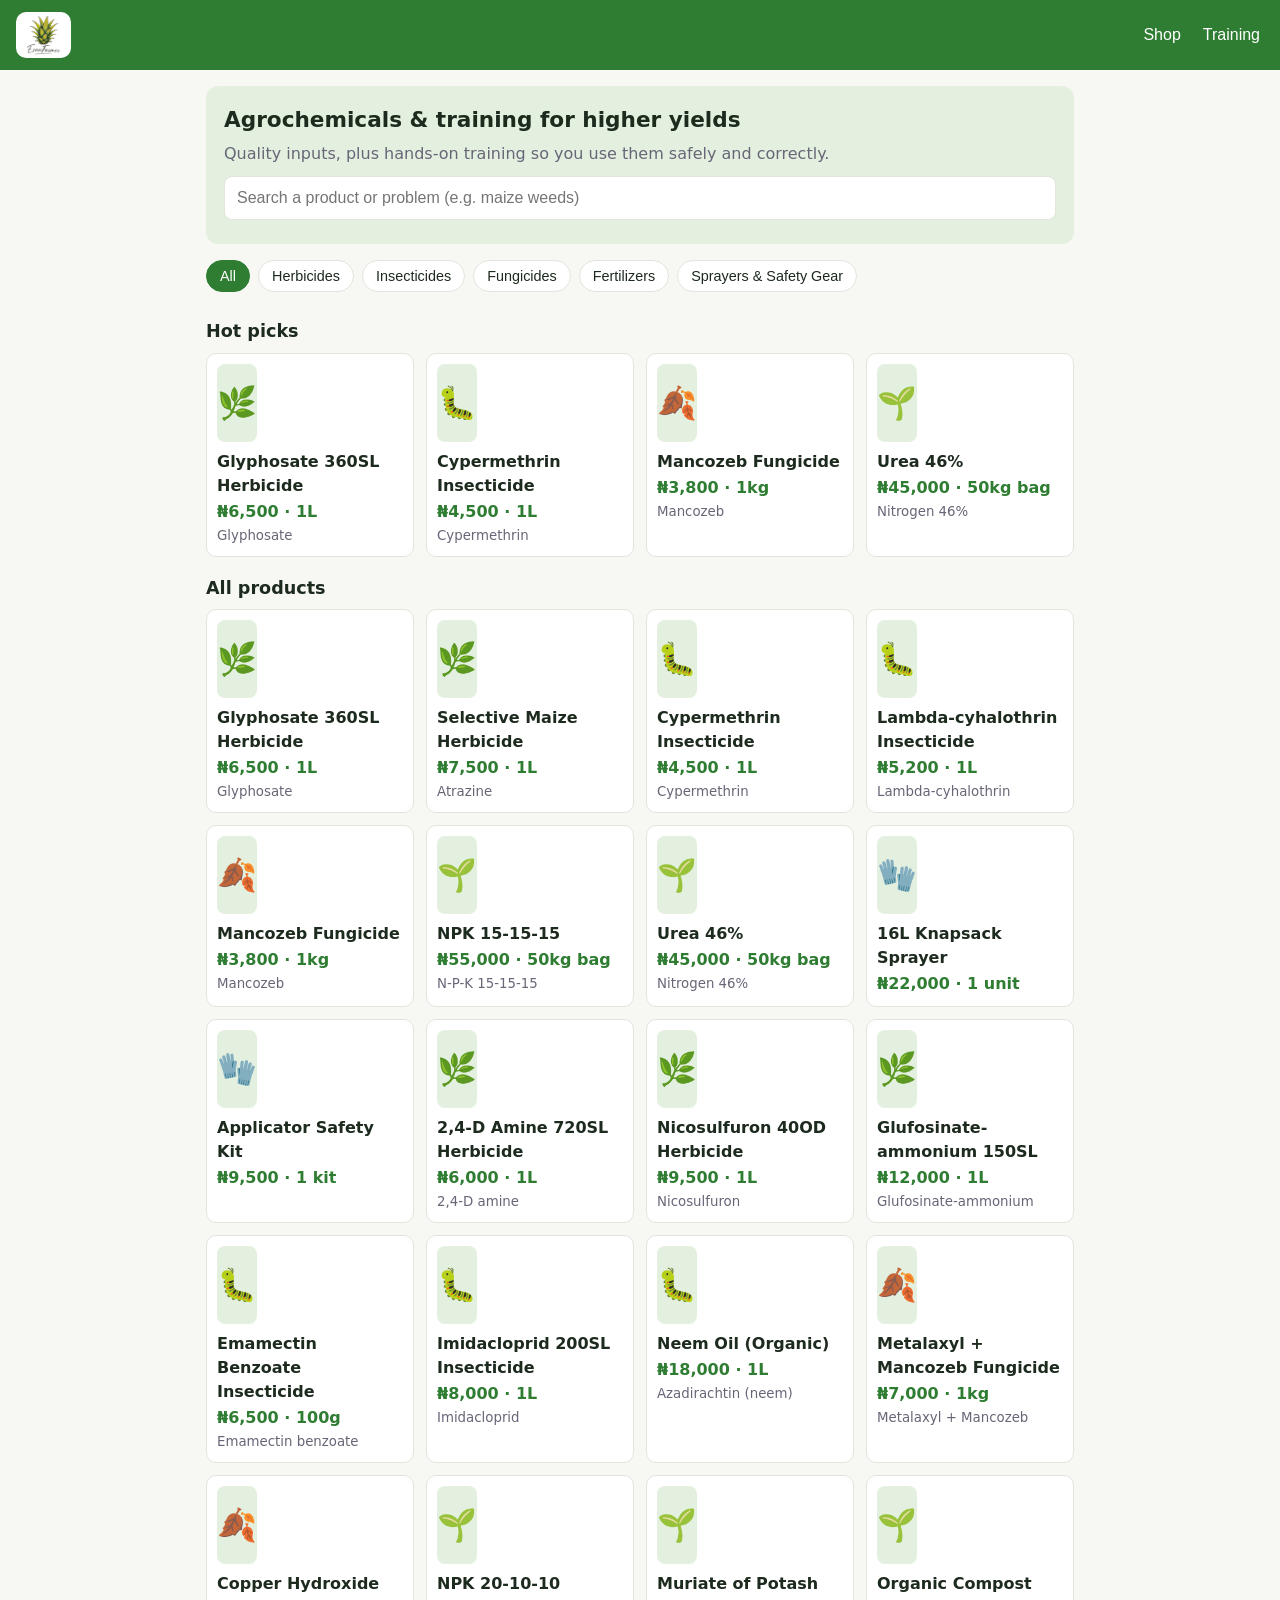
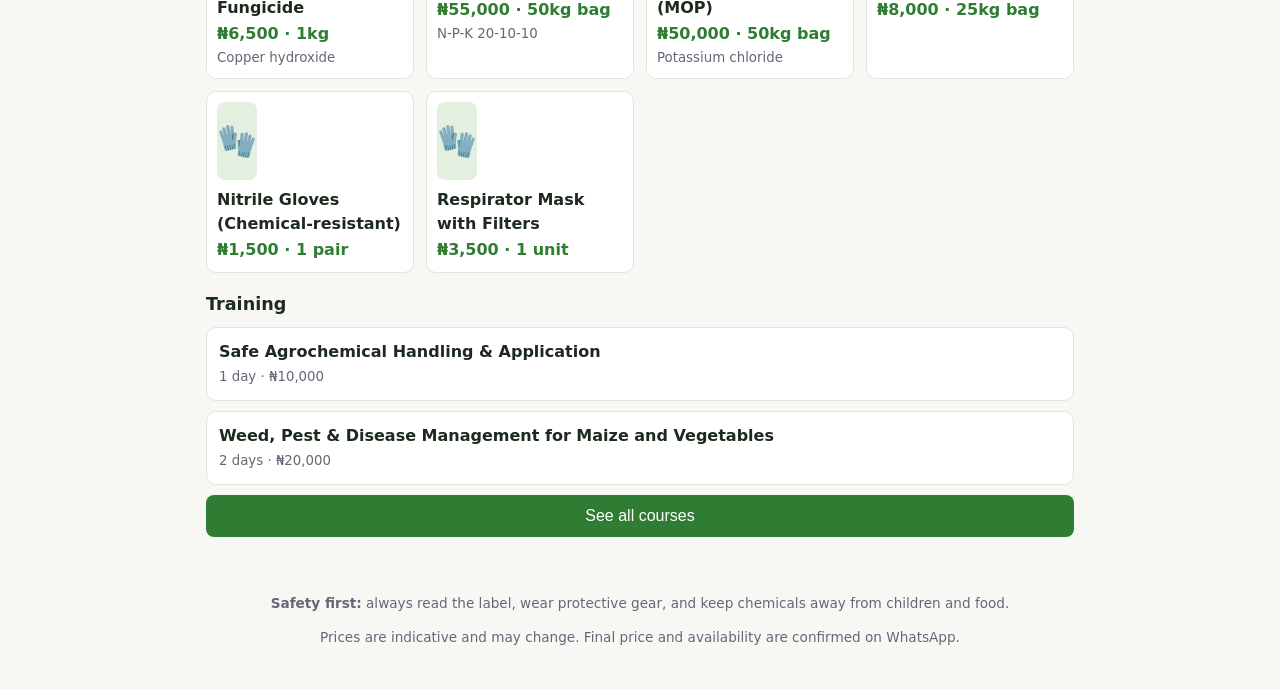
==== docs/index.html @ e6829669 "Add files via upload" ====
<!doctype html>
<html lang="en">
<head>
<meta charset="utf-8">
<meta name="viewport" content="width=device-width, initial-scale=1, viewport-fit=cover">
<title>Esan Farmers</title>
<link rel="icon" type="image/png" href="favicon.png">
<style>
:root{--bg:#f7f8f4;--card:#fff;--ink:#1d2a1e;--mut:#667;--g:#2f7d32;--soft:#e4f0df;--line:#e1e6dd;--warn:#fff6e0;--warnl:#f0d58a;box-sizing:border-box;padding-top:env(safe-area-inset-top,0px);padding-bottom:env(safe-area-inset-bottom,0px)}
@media (prefers-color-scheme:dark){:root:not([data-theme="light"]){--bg:#121712;--card:#1b231b;--ink:#e8efe6;--mut:#9aa89a;--g:#5fb863;--soft:#1e2d1e;--line:#2b362b;--warn:#2d2813;--warnl:#5a4d1a}}
:root[data-theme="dark"]{--bg:#121712;--card:#1b231b;--ink:#e8efe6;--mut:#9aa89a;--g:#5fb863;--soft:#1e2d1e;--line:#2b362b;--warn:#2d2813;--warnl:#5a4d1a}
html{scroll-padding-top:env(safe-area-inset-top,0px)}
*{box-sizing:border-box}
body{margin:0;background:var(--bg);color:var(--ink);font-family:system-ui,sans-serif;line-height:1.5}
header{position:sticky;top:env(safe-area-inset-top,0px);display:flex;justify-content:space-between;align-items:center;padding:12px 16px;background:var(--g);color:#fff;z-index:5}
header b{font-size:1.1rem}
header nav button{background:none;border:0;color:#fff;font-size:1rem;margin-left:14px;padding:4px}
main{max-width:900px;margin:0 auto;padding:16px}
.hero{background:var(--soft);border-radius:12px;padding:18px;margin-bottom:12px}
.hero h1{margin:0 0 6px;font-size:1.35rem}
.hero p{margin:0 0 10px;color:var(--mut)}
input,button.b{display:block;width:100%;padding:12px;font-size:16px;border-radius:8px;border:1px solid var(--line);background:var(--card);color:var(--ink);margin:6px 0}
button.b,a.b{background:var(--g);color:#fff;border:0;text-align:center;text-decoration:none;cursor:pointer;display:block;padding:12px;border-radius:8px;font-size:16px;margin:8px 0}
.chips{display:flex;gap:8px;overflow-x:auto;padding:4px 0 8px}
.chips button{white-space:nowrap;padding:7px 13px;border-radius:20px;background:var(--card);border:1px solid var(--line);color:var(--ink);font-size:.9rem}
.chips button.on{background:var(--g);color:#fff;border-color:var(--g)}
h2{font-size:1.1rem;margin:18px 0 8px}
.grid{display:grid;grid-template-columns:repeat(2,1fr);gap:12px}
@media(min-width:700px){.grid{grid-template-columns:repeat(4,1fr)}}
.card{text-align:left;background:var(--card);border:1px solid var(--line);border-radius:10px;padding:10px;color:var(--ink);font:inherit;display:flex;flex-direction:column;gap:2px;cursor:pointer}
.thumb{height:78px;border-radius:8px;background:var(--soft);display:grid;place-items:center;font-size:2rem;margin-bottom:6px}
.price{color:var(--g);font-weight:700}
small,.mut{color:var(--mut)}
.box{background:var(--card);border:1px solid var(--line);border-radius:10px;padding:12px;margin:10px 0}
.box.warn{background:var(--warn);border-color:var(--warnl)}
table{width:100%;border-collapse:collapse;margin:10px 0}
td{padding:6px 0;border-bottom:1px solid var(--line);vertical-align:top}td:first-child{color:var(--mut);width:38%}
.back{background:none;border:0;color:var(--g);font-size:1rem;padding:4px 0}
footer{text-align:center;padding:18px 16px 28px;color:var(--mut);font-size:.85rem}
</style>
</head>
<body>
<header><b style="background:#fff;border-radius:10px;padding:3px 10px;display:inline-block"><img src="logo.png" alt="Esan Farmer" style="height:40px;display:block"></b><nav><button onclick="go('shop')">Shop</button><button onclick="go('training')">Training</button></nav></header>
<main id="app"></main>
<footer><p><b>Safety first:</b> always read the label, wear protective gear, and keep chemicals away from children and food.</p><p>Prices are indicative and may change. Final price and availability are confirmed on WhatsApp.</p></footer>
<script>
const WHATSAPP="2340000000000"; // replace with your business number, e.g. 2348012345678
const CATS=["Herbicides","Insecticides","Fungicides","Fertilizers","Sprayers & Safety Gear"];
const ICON={"Herbicides":"🌿","Insecticides":"🐛","Fungicides":"🍂","Fertilizers":"🌱","Sprayers & Safety Gear":"🧤"};
// SAMPLE DATA: replace prices, NAFDAC numbers and directions with your real stock
const P=[
{id:1,n:"Glyphosate 360SL Herbicide",c:"Herbicides",p:6500,k:"1L",a:"Glyphosate",u:"Pre-plant weed clearing, plantation weeding",f:1},
{id:2,n:"Selective Maize Herbicide",c:"Herbicides",p:7500,k:"1L",a:"Atrazine",u:"Weed control in maize"},
{id:3,n:"Cypermethrin Insecticide",c:"Insecticides",p:4500,k:"1L",a:"Cypermethrin",u:"Caterpillars, aphids and beetles on vegetables and cereals",f:1},
{id:4,n:"Lambda-cyhalothrin Insecticide",c:"Insecticides",p:5200,k:"1L",a:"Lambda-cyhalothrin",u:"Broad-spectrum insect control"},
{id:5,n:"Mancozeb Fungicide",c:"Fungicides",p:3800,k:"1kg",a:"Mancozeb",u:"Blight and leaf spot on tomato, pepper and vegetables",f:1},
{id:6,n:"NPK 15-15-15",c:"Fertilizers",p:55000,k:"50kg bag",a:"N-P-K 15-15-15",u:"Basal fertilizer for most crops"},
{id:7,n:"Urea 46%",c:"Fertilizers",p:45000,k:"50kg bag",a:"Nitrogen 46%",u:"Top dressing for maize and vegetables",f:1},
{id:8,n:"16L Knapsack Sprayer",c:"Sprayers & Safety Gear",p:22000,k:"1 unit",a:"",u:"Manual spraying of chemicals"},
{id:9,n:"Applicator Safety Kit",c:"Sprayers & Safety Gear",p:9500,k:"1 kit",a:"",u:"Gloves, mask, goggles and apron"},
{id:10,n:"2,4-D Amine 720SL Herbicide",c:"Herbicides",p:6000,k:"1L",a:"2,4-D amine",u:"Broadleaf weeds in maize and rice"},
{id:11,n:"Nicosulfuron 40OD Herbicide",c:"Herbicides",p:9500,k:"1L",a:"Nicosulfuron",u:"Post-emergence grass control in maize"},
{id:12,n:"Glufosinate-ammonium 150SL",c:"Herbicides",p:12000,k:"1L",a:"Glufosinate-ammonium",u:"Non-selective weed control in plantations and fallow land"},
{id:13,n:"Emamectin Benzoate Insecticide",c:"Insecticides",p:6500,k:"100g",a:"Emamectin benzoate",u:"Fall armyworm and caterpillars on maize and vegetables",f:1},
{id:14,n:"Imidacloprid 200SL Insecticide",c:"Insecticides",p:8000,k:"1L",a:"Imidacloprid",u:"Sucking pests such as aphids and whiteflies"},
{id:15,n:"Neem Oil (Organic)",c:"Insecticides",p:18000,k:"1L",a:"Azadirachtin (neem)",u:"Organic control of many insect pests"},
{id:16,n:"Metalaxyl + Mancozeb Fungicide",c:"Fungicides",p:7000,k:"1kg",a:"Metalaxyl + Mancozeb",u:"Downy mildew and late blight in tomato, pepper and vegetables"},
{id:17,n:"Copper Hydroxide Fungicide",c:"Fungicides",p:6500,k:"1kg",a:"Copper hydroxide",u:"Bacterial and fungal diseases, including cocoa and vegetables"},
{id:18,n:"NPK 20-10-10",c:"Fertilizers",p:55000,k:"50kg bag",a:"N-P-K 20-10-10",u:"Vegetative growth in maize, cassava and vegetables"},
{id:19,n:"Muriate of Potash (MOP)",c:"Fertilizers",p:50000,k:"50kg bag",a:"Potassium chloride",u:"Fruiting, tuber bulking and oil palm"},
{id:20,n:"Organic Compost",c:"Fertilizers",p:8000,k:"25kg bag",a:"",u:"Soil conditioning and organic farming"},
{id:21,n:"Nitrile Gloves (Chemical-resistant)",c:"Sprayers & Safety Gear",p:1500,k:"1 pair",a:"",u:"Hand protection when mixing and spraying"},
{id:22,n:"Respirator Mask with Filters",c:"Sprayers & Safety Gear",p:3500,k:"1 unit",a:"",u:"Protection from spray mist and fumes"}];
const T=[
{t:"Safe Agrochemical Handling & Application",d:"Reading labels, correct dilution and calibration, protective gear, storage, disposal of containers, re-entry and pre-harvest intervals.",du:"1 day",p:10000},
{t:"Weed, Pest & Disease Management for Maize and Vegetables",d:"Identifying common problems, choosing the right product, timing of application and avoiding resistance.",du:"2 days",p:20000},
{t:"Fertilizer Programs for Higher Yield",d:"Soil basics, NPK versus straight fertilizers, rates, timing and placement.",du:"1 day",p:12000}];
const naira=v=>"₦"+v.toLocaleString("en-NG");
const wa=m=>"https://wa.me/"+WHATSAPP+"?text="+encodeURIComponent(m);
const esc=s=>String(s).replace(/[&<>"]/g,c=>({"&":"&amp;","<":"&lt;",">":"&gt;",'"':"&quot;"}[c]));
let S={view:"shop",q:"",cat:"",pid:null};
const card=p=>`<button class="card" onclick="openP(${p.id})"><div class="thumb">${ICON[p.c]}</div><b>${esc(p.n)}</b><span class="price">${naira(p.p)} · ${esc(p.k)}</span>${p.a?`<small>${esc(p.a)}</small>`:""}</button>`;
function go(v){S.view=v;S.pid=null;render();scrollTo(0,0)}
function openP(id){S.pid=id;S.view="product";render();scrollTo(0,0)}
function setCat(c){S.cat=c;render()}
function setQ(v){S.q=v;renderList()}
function list(){const q=S.q.toLowerCase();return P.filter(p=>(!S.cat||p.c===S.cat)&&(!q||(p.n+" "+p.u+" "+p.a).toLowerCase().includes(q)))}
function renderList(){const el=document.getElementById("list");if(el){const l=list();el.innerHTML=l.length?l.map(card).join(""):"<p class='mut'>Nothing found.</p>"}}
function render(){
const a=document.getElementById("app");
if(S.view==="product"){const p=P.find(x=>x.id===S.pid);
a.innerHTML=`<button class="back" onclick="go('shop')">← Back</button><div class="thumb" style="height:150px;font-size:3.5rem">${ICON[p.c]}</div><h1>${esc(p.n)}</h1><p class="price">${naira(p.p)} · ${esc(p.k)}</p><table>${p.a?`<tr><td>Active ingredient</td><td>${esc(p.a)}</td></tr>`:""}<tr><td>Category</td><td>${esc(p.c)}</td></tr><tr><td>Used for</td><td>${esc(p.u)}</td></tr><tr><td>NAFDAC No.</td><td>Add NAFDAC number</td></tr><tr><td>Directions</td><td>Follow the product label</td></tr></table><div class="box warn">Read and follow the label. Wear gloves, mask and goggles when mixing or spraying. Not sure how to use it? <a href="#" onclick="go('training');return false" style="color:var(--g)">Join a training</a>.</div><a class="b" target="_blank" rel="noopener" href="${wa("Hello Esan Farmers, I want to order: "+p.n+" ("+p.k+")")}">Order on WhatsApp</a>`;return}
if(S.view==="training"){
a.innerHTML=`<h1>Farmer training</h1><p class="mut">Learn to choose, mix and apply agrochemicals safely and get more from every naira spent.</p>`+T.map(t=>`<div class="box"><b>${esc(t.t)}</b><p>${esc(t.d)}</p><small>${esc(t.du)} · ${naira(t.p)} · Esan · Dates to be announced</small><a class="b" target="_blank" rel="noopener" href="${wa("Hello Esan Farmers, I want to register for: "+t.t)}">Register on WhatsApp</a></div>`).join("");return}
a.innerHTML=`<section class="hero"><h1>Agrochemicals & training for higher yields</h1><p>Quality inputs, plus hands-on training so you use them safely and correctly.</p><input id="q" type="search" placeholder="Search a product or problem (e.g. maize weeds)" value="${esc(S.q)}" oninput="setQ(this.value)"></section>
<nav class="chips"><button class="${S.cat?"":"on"}" onclick="setCat('')">All</button>${CATS.map(c=>`<button class="${S.cat===c?"on":""}" onclick="setCat('${c.replace(/'/g,"")}')">${esc(c)}</button>`).join("")}</nav>
${!S.cat&&!S.q?`<h2>Hot picks</h2><div class="grid">${P.filter(p=>p.f).slice(0,4).map(card).join("")}</div>`:""}
<h2>${S.cat||"All products"}</h2><div class="grid" id="list"></div>
${!S.cat&&!S.q?`<h2>Training</h2>${T.slice(0,2).map(t=>`<div class="box"><b>${esc(t.t)}</b><br><small>${esc(t.du)} · ${naira(t.p)}</small></div>`).join("")}<button class="b" onclick="go('training')">See all courses</button>`:""}`;
renderList()}
render();
</script>
</body>
</html>
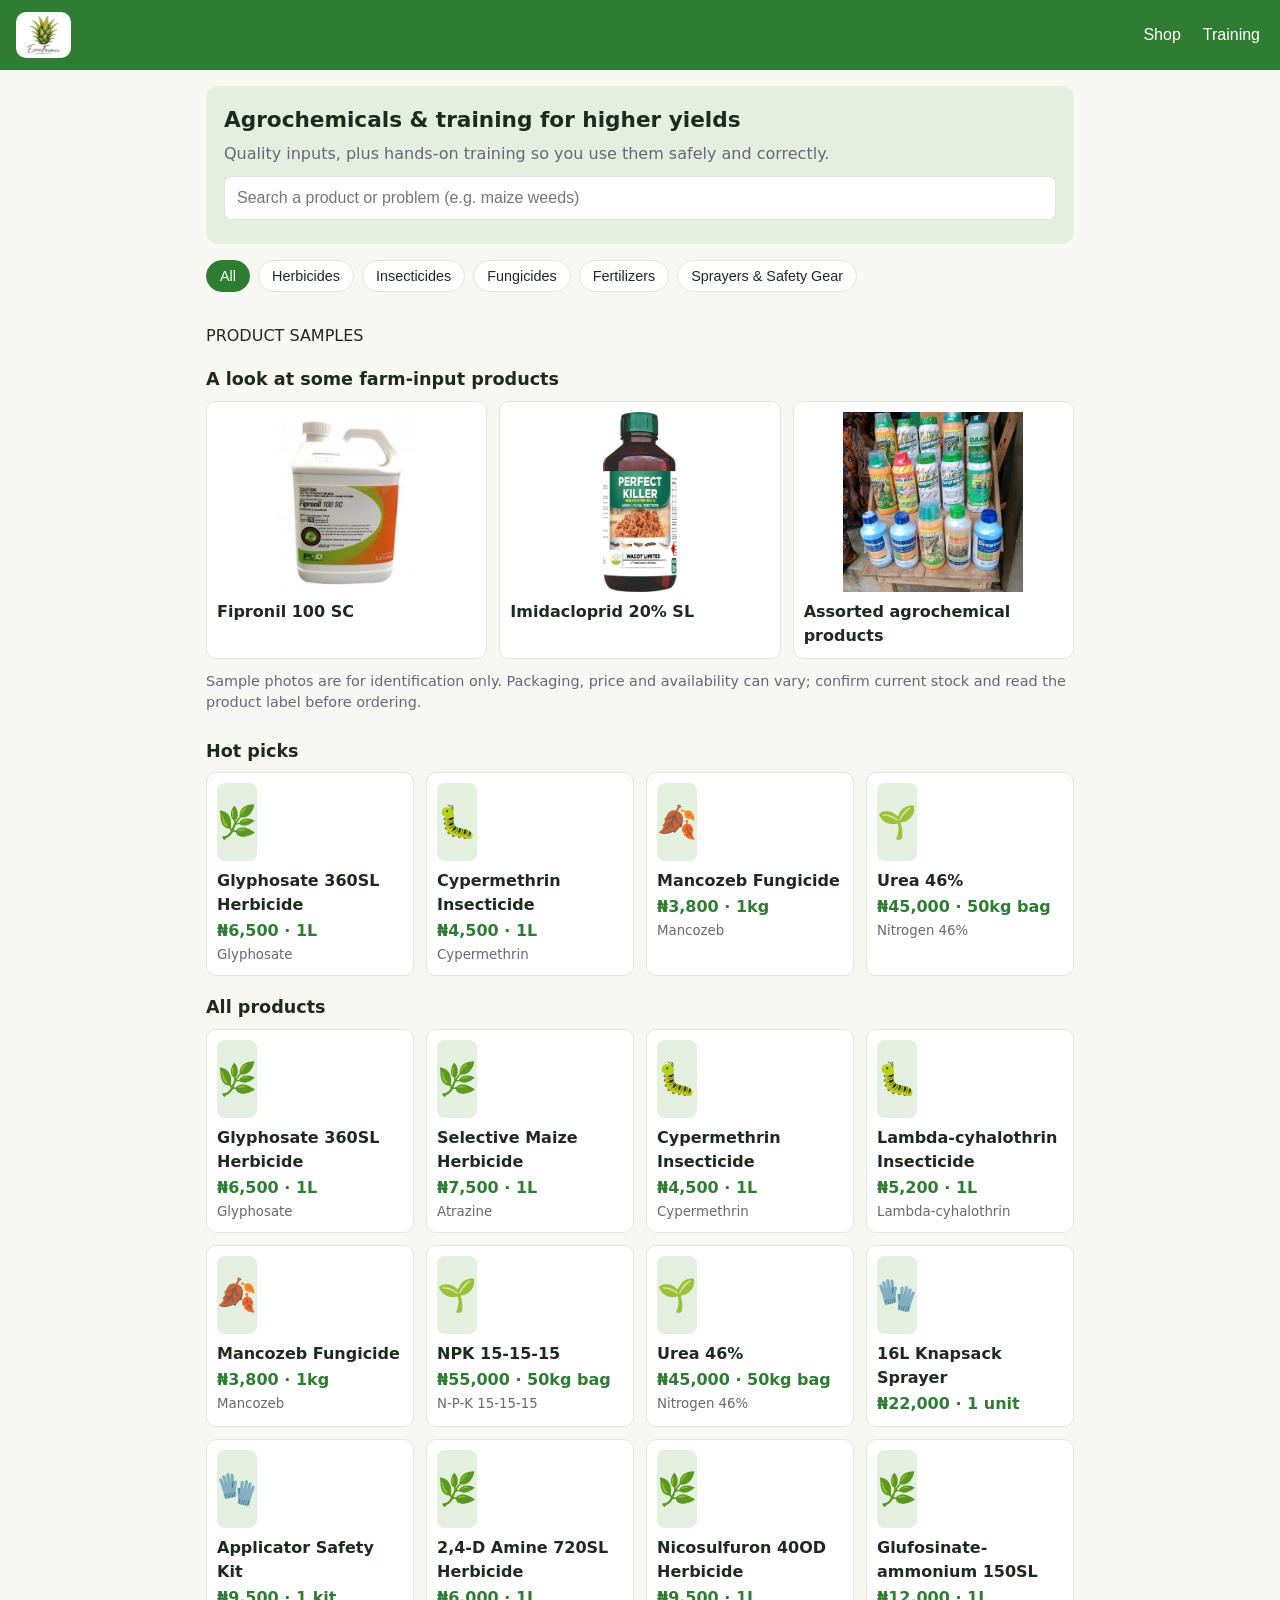
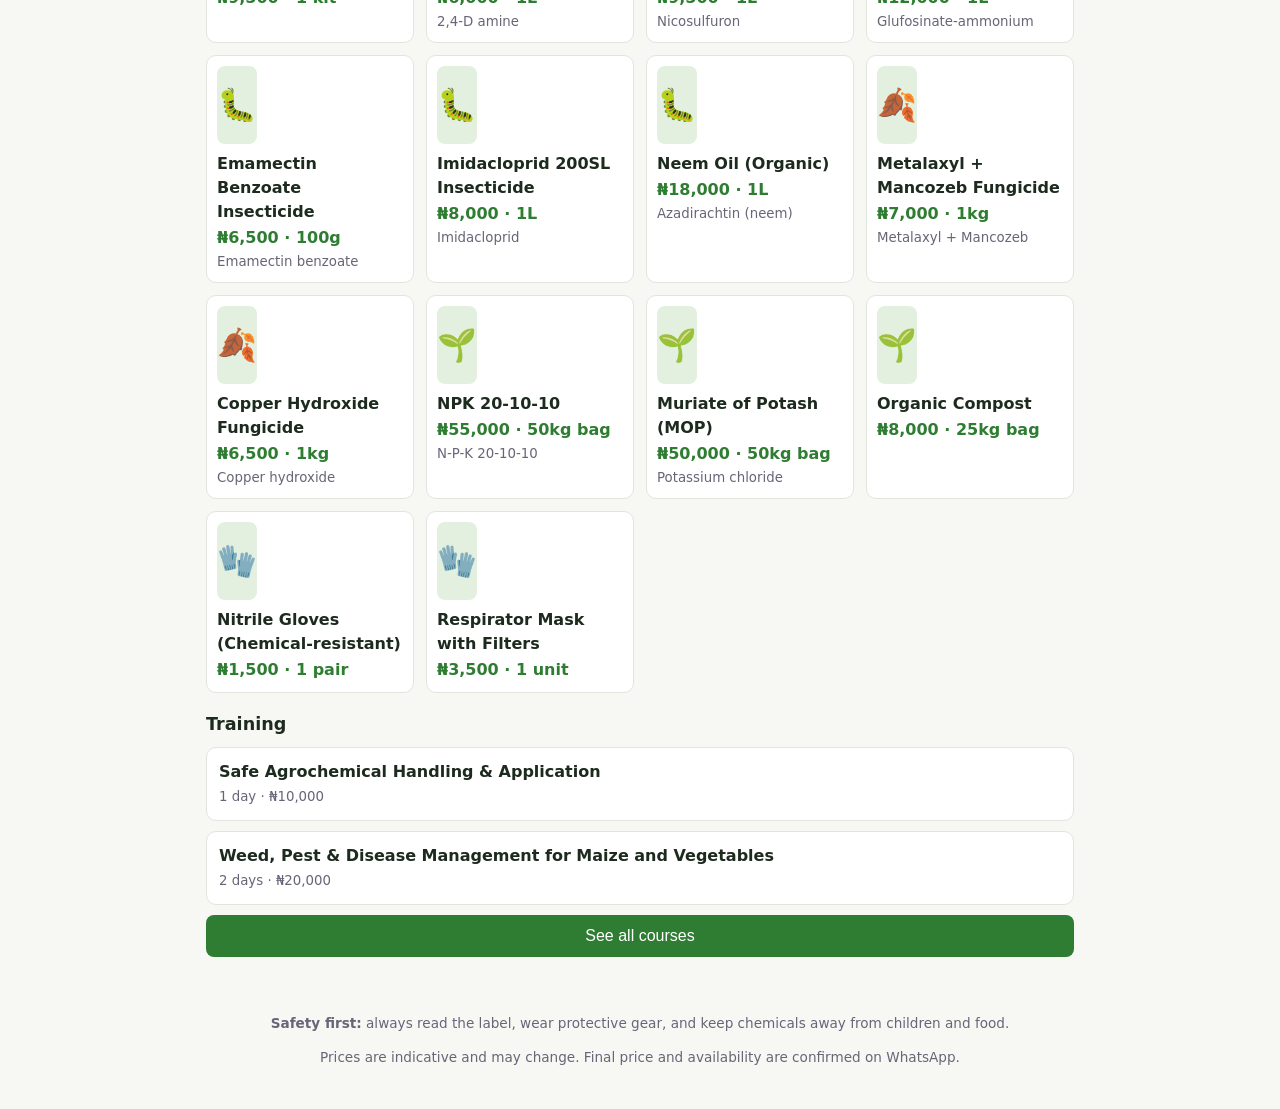
==== commit b358d218: "Update Esan Farmers site and add product imagery Refresh the app, training and admin pages, and incl" ====
--- a/docs/index.html
+++ b/docs/index.html
@@ -25,6 +25,12 @@
 .chips button{white-space:nowrap;padding:7px 13px;border-radius:20px;background:var(--card);border:1px solid var(--line);color:var(--ink);font-size:.9rem}
 .chips button.on{background:var(--g);color:#fff;border-color:var(--g)}
 h2{font-size:1.1rem;margin:18px 0 8px}
+.sample-showcase{margin:24px 0}
+.sample-grid{display:grid;grid-template-columns:repeat(auto-fit,minmax(180px,1fr));gap:12px}
+.sample-card{margin:0;padding:10px;background:var(--card);border:1px solid var(--line);border-radius:10px}
+.sample-card img{display:block;width:100%;height:180px;object-fit:contain;border-radius:8px;background:#fff}
+.sample-card figcaption{margin-top:8px;font-weight:700}
+.sample-note{margin:12px 0 0;color:var(--mut);font-size:.9rem}
 .grid{display:grid;grid-template-columns:repeat(2,1fr);gap:12px}
 @media(min-width:700px){.grid{grid-template-columns:repeat(4,1fr)}}
 .card{text-align:left;background:var(--card);border:1px solid var(--line);border-radius:10px;padding:10px;color:var(--ink);font:inherit;display:flex;flex-direction:column;gap:2px;cursor:pointer}
@@ -94,7 +100,7 @@
 a.innerHTML=`<h1>Farmer training</h1><p class="mut">Learn to choose, mix and apply agrochemicals safely and get more from every naira spent.</p>`+T.map(t=>`<div class="box"><b>${esc(t.t)}</b><p>${esc(t.d)}</p><small>${esc(t.du)} · ${naira(t.p)} · Esan · Dates to be announced</small><a class="b" target="_blank" rel="noopener" href="${wa("Hello Esan Farmers, I want to register for: "+t.t)}">Register on WhatsApp</a></div>`).join("");return}
 a.innerHTML=`<section class="hero"><h1>Agrochemicals & training for higher yields</h1><p>Quality inputs, plus hands-on training so you use them safely and correctly.</p><input id="q" type="search" placeholder="Search a product or problem (e.g. maize weeds)" value="${esc(S.q)}" oninput="setQ(this.value)"></section>
 <nav class="chips"><button class="${S.cat?"":"on"}" onclick="setCat('')">All</button>${CATS.map(c=>`<button class="${S.cat===c?"on":""}" onclick="setCat('${c.replace(/'/g,"")}')">${esc(c)}</button>`).join("")}</nav>
-${!S.cat&&!S.q?`<h2>Hot picks</h2><div class="grid">${P.filter(p=>p.f).slice(0,4).map(card).join("")}</div>`:""}
+${!S.cat&&!S.q?`<section class="sample-showcase"><p class="eyebrow">PRODUCT SAMPLES</p><h2>A look at some farm-input products</h2><div class="sample-grid"><figure class="sample-card"><img src="product-samples/fipronil-100-sc.jpeg" alt="Fipronil 100 SC container"><figcaption>Fipronil 100 SC</figcaption></figure><figure class="sample-card"><img src="product-samples/imidacloprid-20-sl.jpeg" alt="Imidacloprid 20% SL bottle"><figcaption>Imidacloprid 20% SL</figcaption></figure><figure class="sample-card"><img src="product-samples/agrochemical-assortment.jpeg" alt="Assortment of agrochemical products"><figcaption>Assorted agrochemical products</figcaption></figure></div><p class="sample-note">Sample photos are for identification only. Packaging, price and availability can vary; confirm current stock and read the product label before ordering.</p></section><h2>Hot picks</h2><div class="grid">${P.filter(p=>p.f).slice(0,4).map(card).join("")}</div>`:""}
 <h2>${S.cat||"All products"}</h2><div class="grid" id="list"></div>
 ${!S.cat&&!S.q?`<h2>Training</h2>${T.slice(0,2).map(t=>`<div class="box"><b>${esc(t.t)}</b><br><small>${esc(t.du)} · ${naira(t.p)}</small></div>`).join("")}<button class="b" onclick="go('training')">See all courses</button>`:""}`;
 renderList()}
